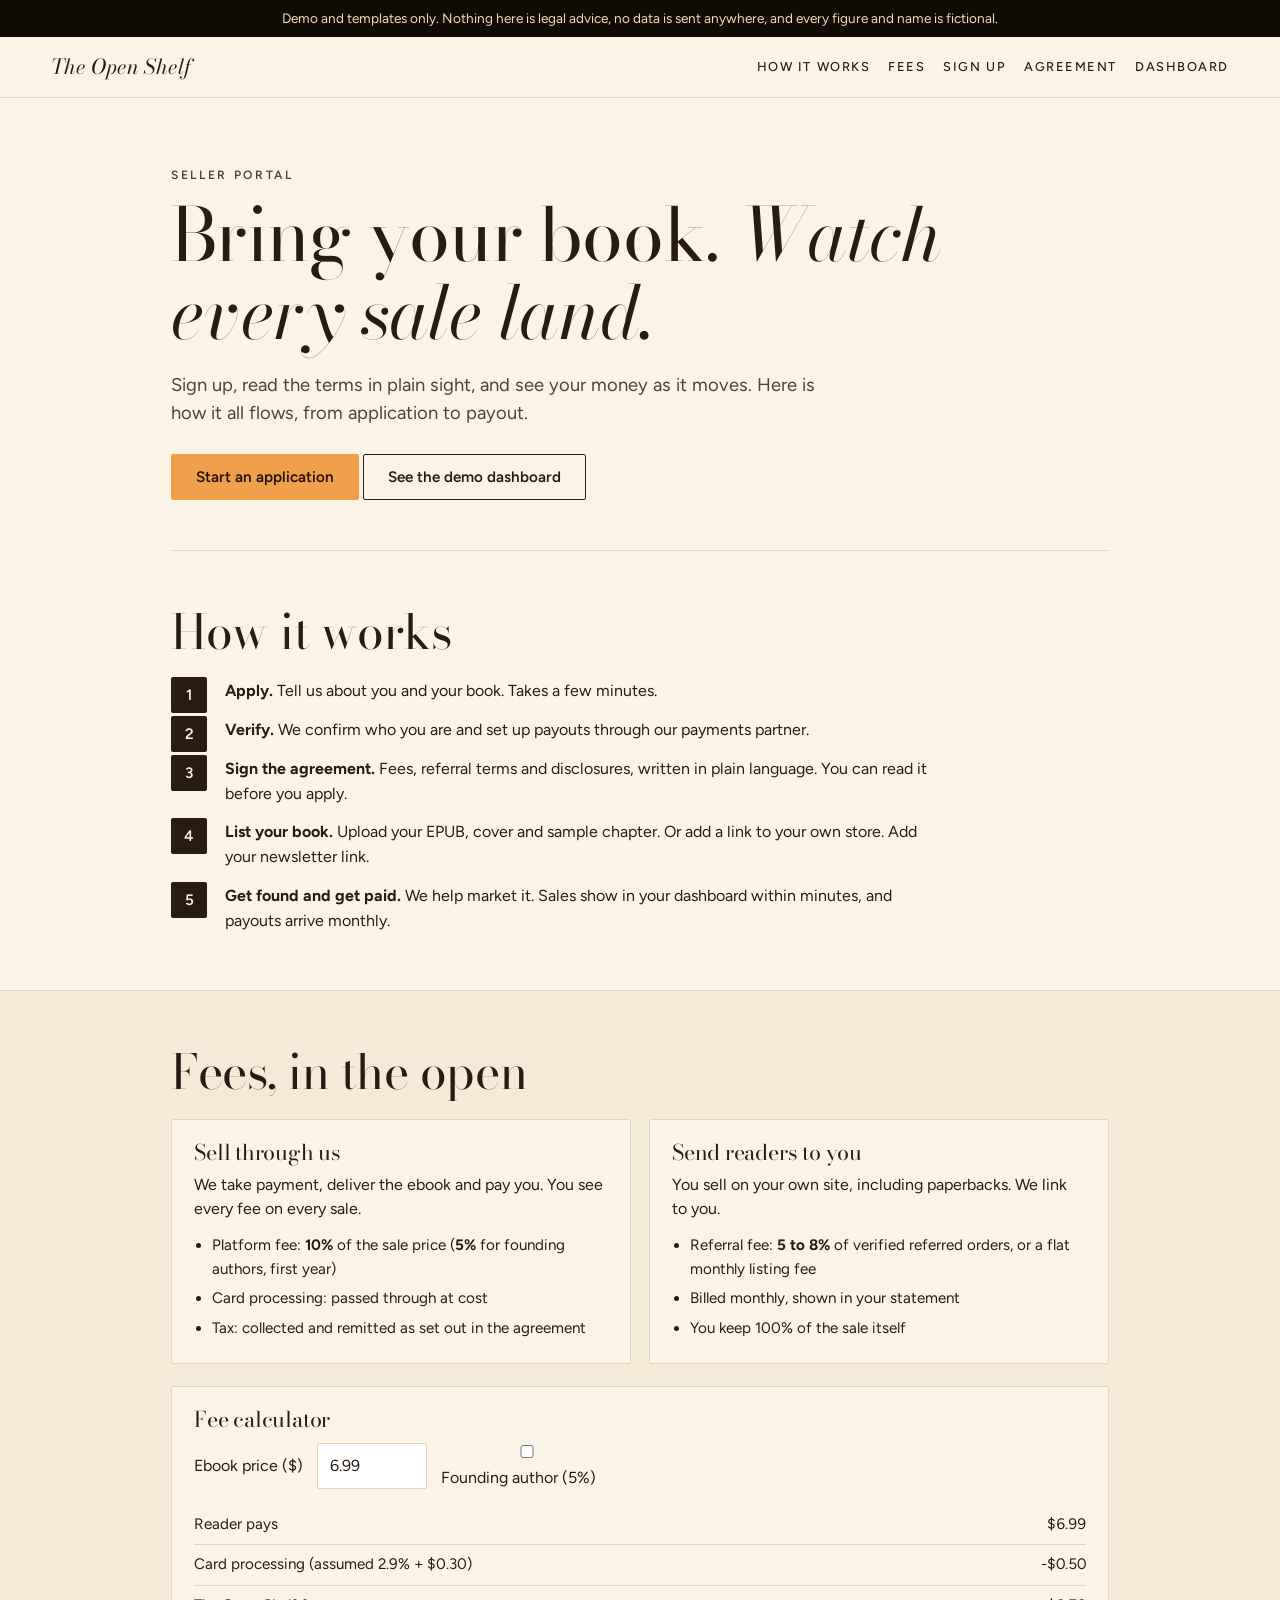
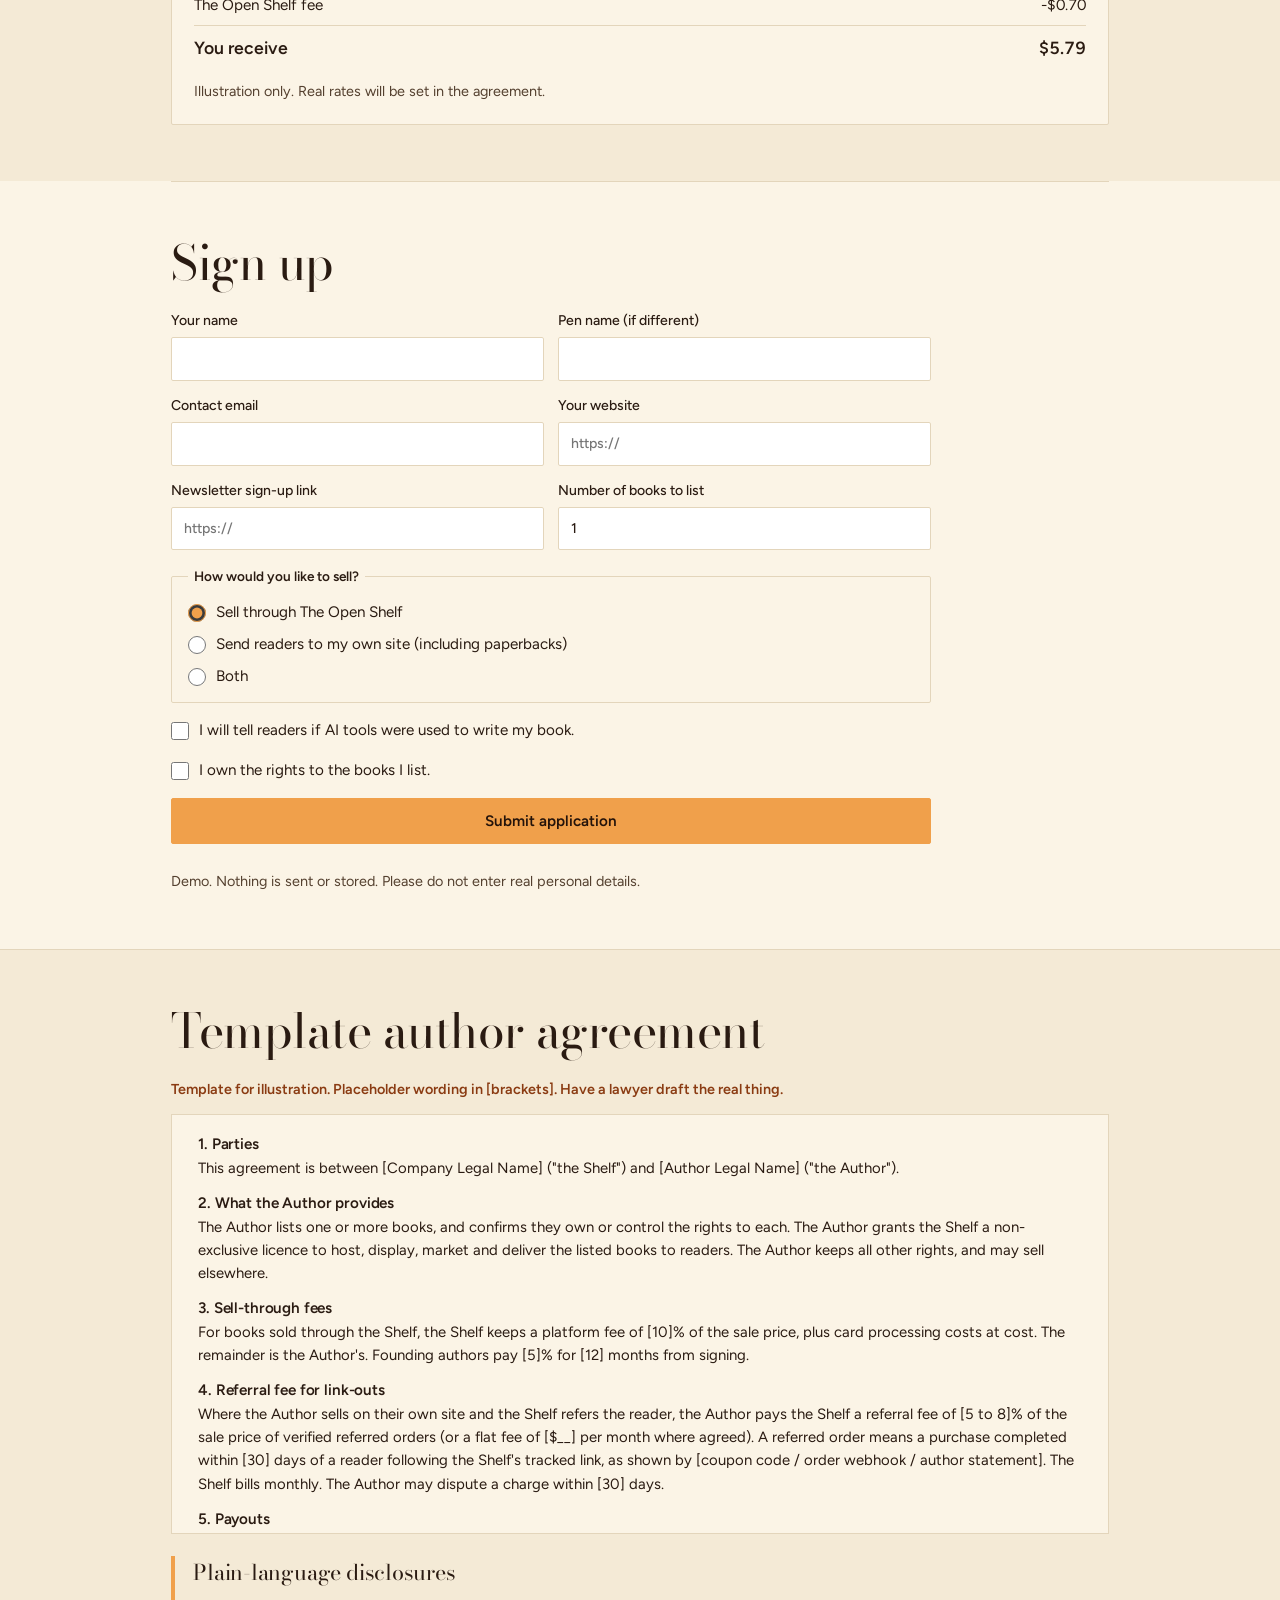
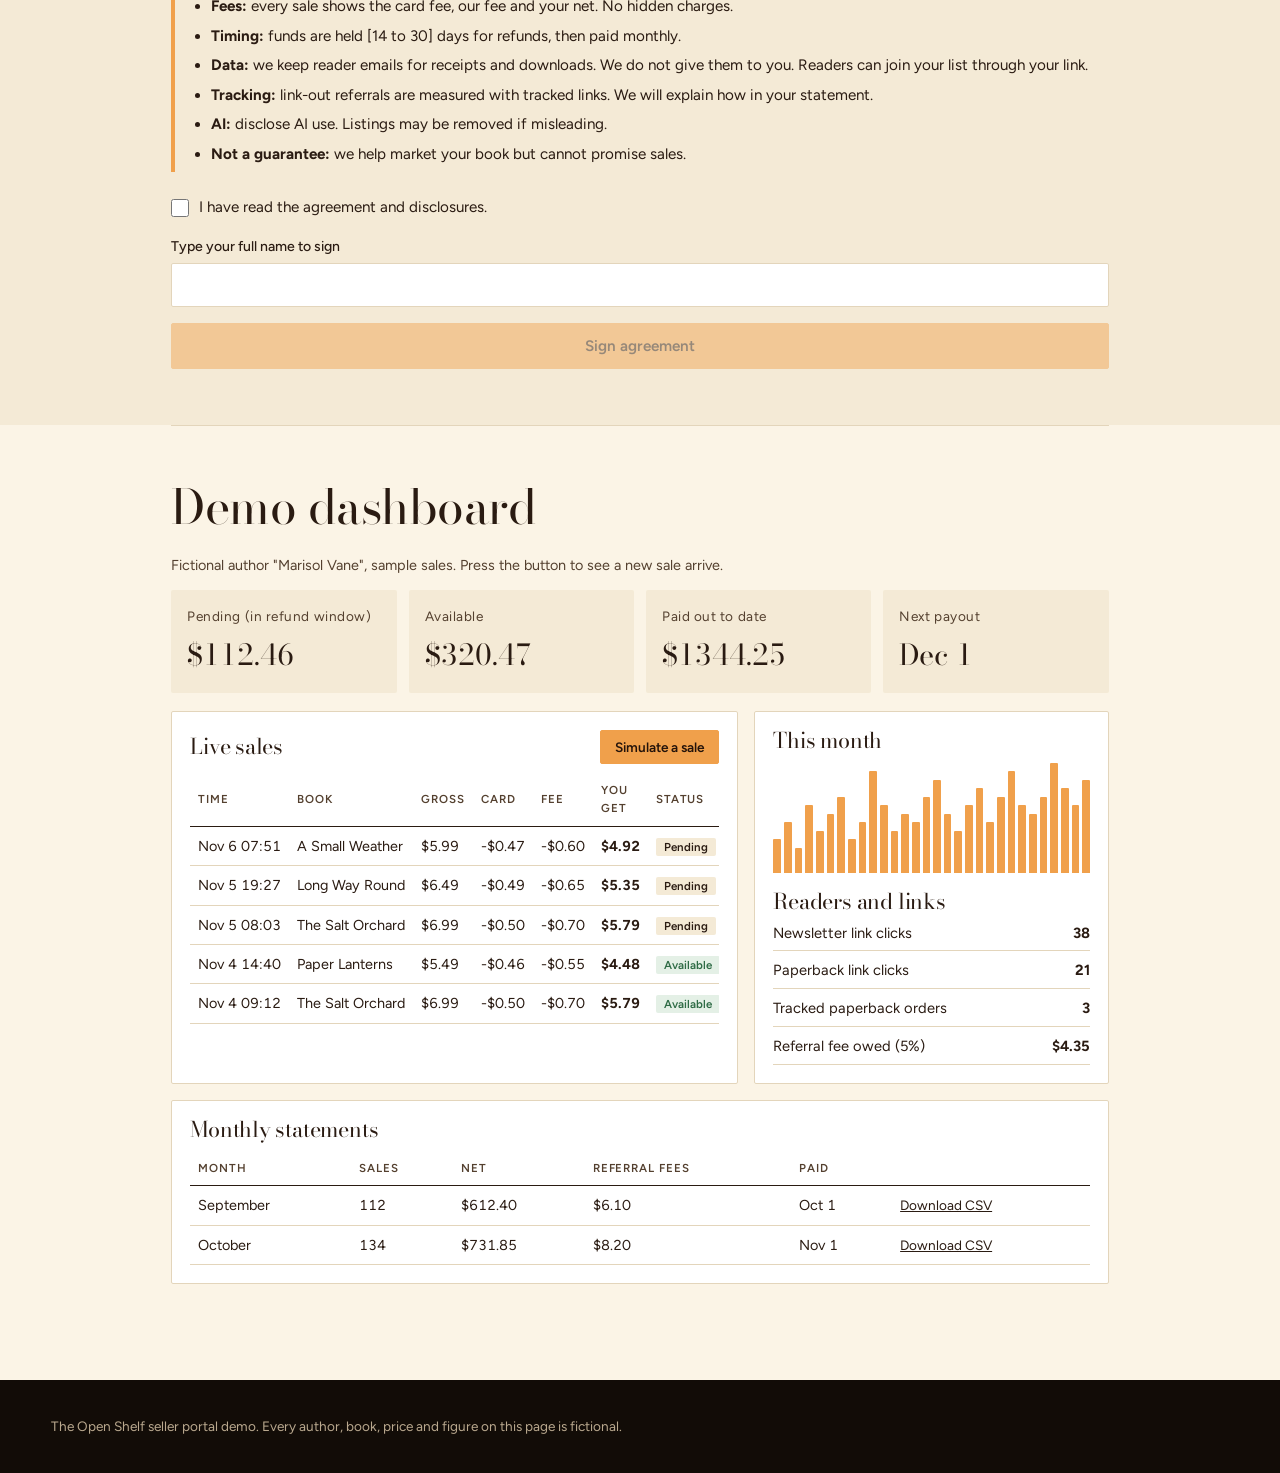
==== docs/sellers.html @ e14d398a "Move site to docs for GitHub Pages Co-Authored-By: Claude Sonnet 5.5 <noreply@anthropic.com>" ====
<!doctype html>
<html lang="en">
<head>
<meta charset="utf-8">
<meta name="viewport" content="width=device-width, initial-scale=1">
<title>Seller Portal · The Open Shelf</title>
<meta name="description" content="Sign up, read the template agreement and disclosures, and see a demo seller dashboard for The Open Shelf.">
<link rel="preconnect" href="https://fonts.googleapis.com">
<link rel="preconnect" href="https://fonts.gstatic.com" crossorigin>
<link rel="stylesheet" href="https://fonts.googleapis.com/css2?family=Bodoni+Moda:ital,opsz,wght@0,6..96,400;0,6..96,600;1,6..96,400&family=Figtree:wght@400;500;600&display=swap">
<link rel="stylesheet" href="sellers.css?v=2">
</head>
<body>
<div class="banner" role="note">Demo and templates only. Nothing here is legal advice, no data is sent anywhere, and every figure and name is fictional.</div>

<header class="bar">
  <a class="mark" href="index.html">The Open Shelf</a>
  <nav aria-label="Seller portal">
    <a href="#how">How it works</a><a href="#fees">Fees</a><a href="#signup">Sign up</a><a href="#agreement">Agreement</a><a href="#dashboard">Dashboard</a>
  </nav>
</header>

<main>
<section class="hero">
  <p class="eyebrow">Seller portal</p>
  <h1>Bring your book. <em>Watch every sale land.</em></h1>
  <p class="lede">Sign up, read the terms in plain sight, and see your money as it moves. Here is how it all flows, from application to payout.</p>
  <a class="btn sun" href="#signup">Start an application</a> <a class="btn line" href="#dashboard">See the demo dashboard</a>
</section>

<section id="how" class="block">
  <h2>How it works</h2>
  <ol class="steps">
    <li><b>Apply.</b> Tell us about you and your book. Takes a few minutes.</li>
    <li><b>Verify.</b> We confirm who you are and set up payouts through our payments partner.</li>
    <li><b>Sign the agreement.</b> Fees, referral terms and disclosures, written in plain language. You can read it before you apply.</li>
    <li><b>List your book.</b> Upload your EPUB, cover and sample chapter. Or add a link to your own store. Add your newsletter link.</li>
    <li><b>Get found and get paid.</b> We help market it. Sales show in your dashboard within minutes, and payouts arrive monthly.</li>
  </ol>
</section>

<section id="fees" class="block alt">
  <h2>Fees, in the open</h2>
  <div class="two">
    <article class="card"><h3>Sell through us</h3><p>We take payment, deliver the ebook and pay you. You see every fee on every sale.</p>
      <ul><li>Platform fee: <b>10%</b> of the sale price (<b>5%</b> for founding authors, first year)</li><li>Card processing: passed through at cost</li><li>Tax: collected and remitted as set out in the agreement</li></ul></article>
    <article class="card"><h3>Send readers to you</h3><p>You sell on your own site, including paperbacks. We link to you.</p>
      <ul><li>Referral fee: <b>5 to 8%</b> of verified referred orders, or a flat monthly listing fee</li><li>Billed monthly, shown in your statement</li><li>You keep 100% of the sale itself</li></ul></article>
  </div>
  <div class="calc card" aria-labelledby="calcT">
    <h3 id="calcT">Fee calculator</h3>
    <div class="calc-row">
      <label for="price">Ebook price ($)</label><input id="price" type="number" min="0.99" step="0.5" value="6.99">
      <label class="chk"><input id="founding" type="checkbox"> Founding author (5%)</label>
    </div>
    <table class="split-table" aria-live="polite">
      <tr><th>Reader pays</th><td id="cGross"></td></tr>
      <tr><th>Card processing (assumed 2.9% + $0.30)</th><td id="cCard"></td></tr>
      <tr><th>The Open Shelf fee</th><td id="cFee"></td></tr>
      <tr class="net"><th>You receive</th><td id="cNet"></td></tr>
    </table>
    <p class="fine">Illustration only. Real rates will be set in the agreement.</p>
  </div>
</section>

<section id="signup" class="block">
  <h2>Sign up</h2>
  <form id="signupForm" class="form" novalidate>
    <div class="grid">
      <label>Your name<input name="name" required autocomplete="off"></label>
      <label>Pen name (if different)<input name="pen" autocomplete="off"></label>
      <label>Contact email<input name="email" type="email" required autocomplete="off"></label>
      <label>Your website<input name="site" type="url" placeholder="https://" autocomplete="off"></label>
      <label>Newsletter sign-up link<input name="news" type="url" placeholder="https://" autocomplete="off"></label>
      <label>Number of books to list<input name="n" type="number" min="1" value="1"></label>
    </div>
    <fieldset><legend>How would you like to sell?</legend>
      <label class="chk"><input type="radio" name="model" value="through" checked> Sell through The Open Shelf</label>
      <label class="chk"><input type="radio" name="model" value="link"> Send readers to my own site (including paperbacks)</label>
      <label class="chk"><input type="radio" name="model" value="both"> Both</label>
    </fieldset>
    <label class="chk"><input type="checkbox" name="ai"> I will tell readers if AI tools were used to write my book.</label>
    <label class="chk"><input type="checkbox" name="rights" required> I own the rights to the books I list.</label>
    <button class="btn sun" type="submit">Submit application</button>
    <p class="fine">Demo. Nothing is sent or stored. Please do not enter real personal details.</p>
    <p id="signupMsg" class="ok" role="status" hidden></p>
  </form>
</section>

<section id="agreement" class="block alt">
  <h2>Template author agreement</h2>
  <p class="fine strong">Template for illustration. Placeholder wording in [brackets]. Have a lawyer draft the real thing.</p>
  <div class="doc" tabindex="0" aria-label="Template author agreement">
    <h3>1. Parties</h3><p>This agreement is between [Company Legal Name] ("the Shelf") and [Author Legal Name] ("the Author").</p>
    <h3>2. What the Author provides</h3><p>The Author lists one or more books, and confirms they own or control the rights to each. The Author grants the Shelf a non-exclusive licence to host, display, market and deliver the listed books to readers. The Author keeps all other rights, and may sell elsewhere.</p>
    <h3>3. Sell-through fees</h3><p>For books sold through the Shelf, the Shelf keeps a platform fee of [10]% of the sale price, plus card processing costs at cost. The remainder is the Author's. Founding authors pay [5]% for [12] months from signing.</p>
    <h3>4. Referral fee for link-outs</h3><p>Where the Author sells on their own site and the Shelf refers the reader, the Author pays the Shelf a referral fee of [5 to 8]% of the sale price of verified referred orders (or a flat fee of [$__] per month where agreed). A referred order means a purchase completed within [30] days of a reader following the Shelf's tracked link, as shown by [coupon code / order webhook / author statement]. The Shelf bills monthly. The Author may dispute a charge within [30] days.</p>
    <h3>5. Payouts</h3><p>Sale proceeds are held for [14 to 30] days for refunds, then become available. Payouts are made monthly once the available balance reaches [$__], through the Shelf's payments partner. The Author must complete identity and tax verification before the first payout.</p>
    <h3>6. Refunds and chargebacks</h3><p>If a sale is refunded or reversed, the amount is deducted from the Author's balance. Refund policy for readers: [state policy].</p>
    <h3>7. Taxes</h3><p>[The Shelf collects and remits sales tax and VAT on sales it makes as seller / a merchant of record does so.] The Author is responsible for their own income tax and will provide the tax forms requested.</p>
    <h3>8. Reader ownership</h3><p>Readers who buy through the Shelf receive a DRM-free copy and may re-download it from their library without time limit. The Author agrees this right survives termination of this agreement for copies already sold.</p>
    <h3>9. Reader data and newsletters</h3><p>The Shelf does not share reader email addresses with the Author. The Shelf will show the Author's newsletter sign-up link to every buyer; readers join on the Author's own page. The Shelf may email readers its own news if they opted in. The Author will handle any list they build under applicable law.</p>
    <h3>10. Content and AI disclosure</h3><p>The Author will not list unlawful, infringing or deceptive material, and will disclose if AI tools were used to generate the text, cover or narration. The Shelf may remove a listing that breaks these rules, after notice where reasonable.</p>
    <h3>11. Reporting</h3><p>The Shelf provides a seller dashboard showing sales, fees, refunds, balances and payouts, updated [within minutes] of each event, and a monthly statement.</p>
    <h3>12. Term and ending this agreement</h3><p>Either side may end this agreement on [30] days' written notice. Money owed is settled within [60] days.</p>
    <h3>13. Liability and law</h3><p>[Liability limits.] This agreement is governed by the laws of [jurisdiction].</p>
  </div>

  <div class="disc">
    <h3>Plain-language disclosures</h3>
    <ul>
      <li><b>Fees:</b> every sale shows the card fee, our fee and your net. No hidden charges.</li>
      <li><b>Timing:</b> funds are held [14 to 30] days for refunds, then paid monthly.</li>
      <li><b>Data:</b> we keep reader emails for receipts and downloads. We do not give them to you. Readers can join your list through your link.</li>
      <li><b>Tracking:</b> link-out referrals are measured with tracked links. We will explain how in your statement.</li>
      <li><b>AI:</b> disclose AI use. Listings may be removed if misleading.</li>
      <li><b>Not a guarantee:</b> we help market your book but cannot promise sales.</li>
    </ul>
  </div>

  <form id="signForm" class="form sign">
    <label class="chk"><input type="checkbox" id="agreeChk"> I have read the agreement and disclosures.</label>
    <label>Type your full name to sign<input id="sigName" autocomplete="off"></label>
    <button class="btn sun" id="signBtn" type="submit" disabled>Sign agreement</button>
    <p id="signMsg" class="ok" role="status" hidden></p>
  </form>
</section>

<section id="dashboard" class="block">
  <h2>Demo dashboard</h2>
  <p class="fine">Fictional author "Marisol Vane", sample sales. Press the button to see a new sale arrive.</p>
  <div class="cards">
    <div class="stat"><span>Pending (in refund window)</span><b id="sPend">$0.00</b></div>
    <div class="stat"><span>Available</span><b id="sAvail">$0.00</b></div>
    <div class="stat"><span>Paid out to date</span><b id="sPaid">$0.00</b></div>
    <div class="stat"><span>Next payout</span><b>Dec 1</b></div>
  </div>

  <div class="dash-grid">
    <div class="panel">
      <div class="panel-h"><h3>Live sales</h3><button class="btn sun small" id="simSale" type="button">Simulate a sale</button></div>
      <div class="tablewrap"><table class="sales"><thead><tr><th>Time</th><th>Book</th><th>Gross</th><th>Card</th><th>Fee</th><th>You get</th><th>Status</th></tr></thead><tbody id="salesBody"></tbody></table></div>
    </div>
    <div class="panel">
      <h3>This month</h3>
      <div class="bars" id="bars" role="img" aria-label="Sales per day this month, sample data"></div>
      <h3 class="mt">Readers and links</h3>
      <ul class="kv">
        <li><span>Newsletter link clicks</span><b id="kNews">0</b></li>
        <li><span>Paperback link clicks</span><b id="kPaper">0</b></li>
        <li><span>Tracked paperback orders</span><b>3</b></li>
        <li><span>Referral fee owed (5%)</span><b>$4.35</b></li>
      </ul>
    </div>
  </div>

  <div class="panel">
    <div class="panel-h"><h3>Monthly statements</h3></div>
    <table class="sales"><thead><tr><th>Month</th><th>Sales</th><th>Net</th><th>Referral fees</th><th>Paid</th><th></th></tr></thead>
      <tbody>
        <tr><td>September</td><td>112</td><td>$612.40</td><td>$6.10</td><td>Oct 1</td><td><button class="link" data-csv="Sep">Download CSV</button></td></tr>
        <tr><td>October</td><td>134</td><td>$731.85</td><td>$8.20</td><td>Nov 1</td><td><button class="link" data-csv="Oct">Download CSV</button></td></tr>
      </tbody></table>
  </div>
</section>
</main>

<footer><p>The Open Shelf seller portal demo. Every author, book, price and figure on this page is fictional.</p></footer>
<script src="sellers.js?v=1"></script>
</body>
</html>
---- docs/sellers.css ----
:root{--ink:#2A1B12;--ink-2:#54402F;--paper:#FBF4E6;--cream:#F4EAD6;--line:#E3D5BB;--sun:#F0A04B;--sun-ink:#24130A;--night:#120C07;--ok:#2E6B45;
  --display:"Bodoni Moda","Didot",Georgia,serif;--text:"Figtree",system-ui,sans-serif}
*{box-sizing:border-box;margin:0;padding:0}
html{scroll-behavior:smooth;scroll-padding-top:70px}
body{font-family:var(--text);color:var(--ink);background:var(--paper);line-height:1.55;-webkit-font-smoothing:antialiased}
a{color:inherit}
h1,h2,h3{font-family:var(--display);font-weight:400;letter-spacing:-.01em;line-height:1.05}
h1{font-size:clamp(2.4rem,6vw,4.6rem)} h2{font-size:clamp(1.9rem,4vw,3rem);margin-bottom:22px} h3{font-size:1.35rem;margin-bottom:8px}
em{font-style:italic}
.banner{background:var(--night);color:#F0D9B8;text-align:center;font-size:.85rem;padding:8px 16px}
.bar{position:sticky;top:0;z-index:20;display:flex;justify-content:space-between;align-items:center;gap:16px;flex-wrap:wrap;padding:14px max(18px,4vw);background:rgba(251,244,230,.94);border-bottom:1px solid var(--line)}
.mark{font-family:var(--display);font-style:italic;font-size:1.3rem;text-decoration:none}
.bar nav{display:flex;gap:18px;flex-wrap:wrap}
.bar nav a{font-size:.8rem;font-weight:500;letter-spacing:.12em;text-transform:uppercase;text-decoration:none;padding:4px 0;border-bottom:1.5px solid transparent}
.bar nav a:hover{border-color:var(--ink)}
main{max-width:1040px;margin:0 auto;padding:0 max(18px,4vw)}
.hero{padding:70px 0 50px}
.eyebrow{font:600 .75rem var(--text);letter-spacing:.22em;text-transform:uppercase;color:var(--ink-2);margin-bottom:14px}
.lede{max-width:56ch;margin:20px 0 26px;font-size:1.15rem;color:var(--ink-2)}
.block{padding:56px 0;border-top:1px solid var(--line)}
.block.alt{background:var(--cream);margin:0 calc(50% - 50vw);padding-left:calc(50vw - 50%);padding-right:calc(50vw - 50%)}
.block.alt>*{max-width:1040px}
.btn{display:inline-block;font:600 .95rem var(--text);padding:13px 24px;border-radius:2px;text-decoration:none;cursor:pointer;border:1.5px solid var(--ink);background:transparent;color:var(--ink);transition:transform .2s}
.btn.sun{background:var(--sun);border-color:var(--sun);color:var(--sun-ink)}
.btn:hover:not(:disabled){transform:translateY(-2px)}
.btn:disabled{opacity:.45;cursor:not-allowed}
.btn.small{padding:8px 14px;font-size:.85rem}
.btn:focus-visible,a:focus-visible,button:focus-visible,input:focus-visible,.doc:focus-visible{outline:3px solid var(--sun);outline-offset:3px}
.steps{list-style:none;counter-reset:s;display:grid;gap:14px;max-width:760px}
.steps li{counter-increment:s;padding-left:54px;position:relative}
.steps li::before{content:counter(s);position:absolute;left:0;top:-2px;width:36px;height:36px;display:grid;place-items:center;background:var(--ink);color:var(--paper);font:600 .95rem var(--text);border-radius:2px}
.two{display:grid;grid-template-columns:1fr 1fr;gap:18px;margin-bottom:22px}
.card{background:var(--paper);border:1px solid var(--line);padding:22px;border-radius:2px}
.card ul{margin:12px 0 0 18px;display:grid;gap:6px;font-size:.95rem}
.calc-row{display:flex;gap:14px;align-items:center;flex-wrap:wrap;margin:10px 0 14px}
.calc input[type=number]{width:110px}
input,select{font:inherit;padding:10px 12px;border:1.5px solid var(--line);background:#fff;border-radius:2px;color:var(--ink);width:100%}
.split-table{width:100%;border-collapse:collapse;font-size:.95rem}
.split-table th,.split-table td{padding:8px 0;border-bottom:1px solid var(--line);text-align:left;font-weight:400}
.split-table td{text-align:right;font-variant-numeric:tabular-nums}
.split-table .net th,.split-table .net td{font-weight:600;font-size:1.1rem;border-bottom:0}
.fine{font-size:.9rem;color:var(--ink-2);margin-top:10px}.fine.strong{color:#8A3B12;font-weight:600}
.form{display:grid;gap:16px;max-width:760px}
.grid{display:grid;grid-template-columns:1fr 1fr;gap:14px}
.form label{display:grid;gap:5px;font-size:.88rem;font-weight:500}
.form label.chk{display:flex;gap:10px;align-items:flex-start;font-weight:400;font-size:.95rem}
.form label.chk input{width:18px;height:18px;margin-top:3px;accent-color:var(--sun)}
fieldset{border:1.5px solid var(--line);padding:14px 16px;display:grid;gap:8px;border-radius:2px} legend{font-size:.85rem;font-weight:600;padding:0 6px}
.ok{background:#E4F0E6;color:var(--ok);padding:10px 12px;font-weight:500;font-size:.92rem}
.doc{background:var(--paper);border:1px solid var(--line);padding:22px 26px;max-height:420px;overflow:auto;font-size:.93rem;margin:14px 0 22px;max-width:820px}
.doc h3{font-family:var(--text);font-weight:600;font-size:.95rem;margin:16px 0 4px}.doc h3:first-child{margin-top:0}
.disc{max-width:820px;border-left:4px solid var(--sun);padding:6px 0 6px 18px;margin-bottom:24px}
.disc ul{margin:10px 0 0 18px;display:grid;gap:6px;font-size:.95rem}
.cards{display:grid;grid-template-columns:repeat(4,1fr);gap:12px;margin:14px 0 18px}
.stat{background:var(--cream);padding:16px;border-radius:2px;display:grid;gap:6px}
.stat span{font-size:.85rem;color:var(--ink-2);letter-spacing:.04em}
.stat b{font:400 1.8rem var(--display);font-variant-numeric:tabular-nums}
.dash-grid{display:grid;grid-template-columns:1.6fr 1fr;gap:16px;margin-bottom:16px}
.panel{background:#fff;border:1px solid var(--line);padding:18px;border-radius:2px;min-width:0}
.panel-h{display:flex;justify-content:space-between;align-items:center;gap:10px;margin-bottom:10px}.panel-h h3{margin:0}
.tablewrap{overflow:auto;max-height:340px}
.sales{width:100%;border-collapse:collapse;font-size:.85rem;font-variant-numeric:tabular-nums}
.sales th{text-align:left;font-weight:600;font-size:.72rem;letter-spacing:.08em;text-transform:uppercase;color:var(--ink-2);padding:8px 8px;border-bottom:1.5px solid var(--ink);position:sticky;top:0;background:#fff}
.sales td{font-size:.9rem;padding:8px;border-bottom:1px solid var(--line);white-space:nowrap}
.sales tr.new{animation:flash 2.2s ease-out}
@keyframes flash{from{background:#FFE7BF}to{background:transparent}}
.tag{font-size:.72rem;font-weight:600;padding:2px 8px;border-radius:2px;background:var(--cream)}
.tag.avail{background:#E4F0E6;color:var(--ok)}
.bars{display:flex;align-items:flex-end;gap:3px;height:110px;margin:10px 0}
.bars i{flex:1;background:var(--sun);min-height:3px;border-radius:1px 1px 0 0}
.mt{margin-top:18px}
.kv{list-style:none;display:grid;gap:8px;font-size:.92rem}
.kv li{display:flex;justify-content:space-between;border-bottom:1px solid var(--line);padding-bottom:6px}
.link{background:none;border:0;color:var(--ink);text-decoration:underline;cursor:pointer;font:inherit;font-size:.85rem}
footer{padding:36px max(18px,4vw);background:var(--night);color:#B9A88E;font-size:.85rem;margin-top:40px}
@media (max-width:760px){.two,.grid,.dash-grid{grid-template-columns:1fr}.cards{grid-template-columns:1fr 1fr}.bar nav{gap:12px}}
@media (prefers-reduced-motion:reduce){html{scroll-behavior:auto}.sales tr.new{animation:none}.btn{transition:none}}
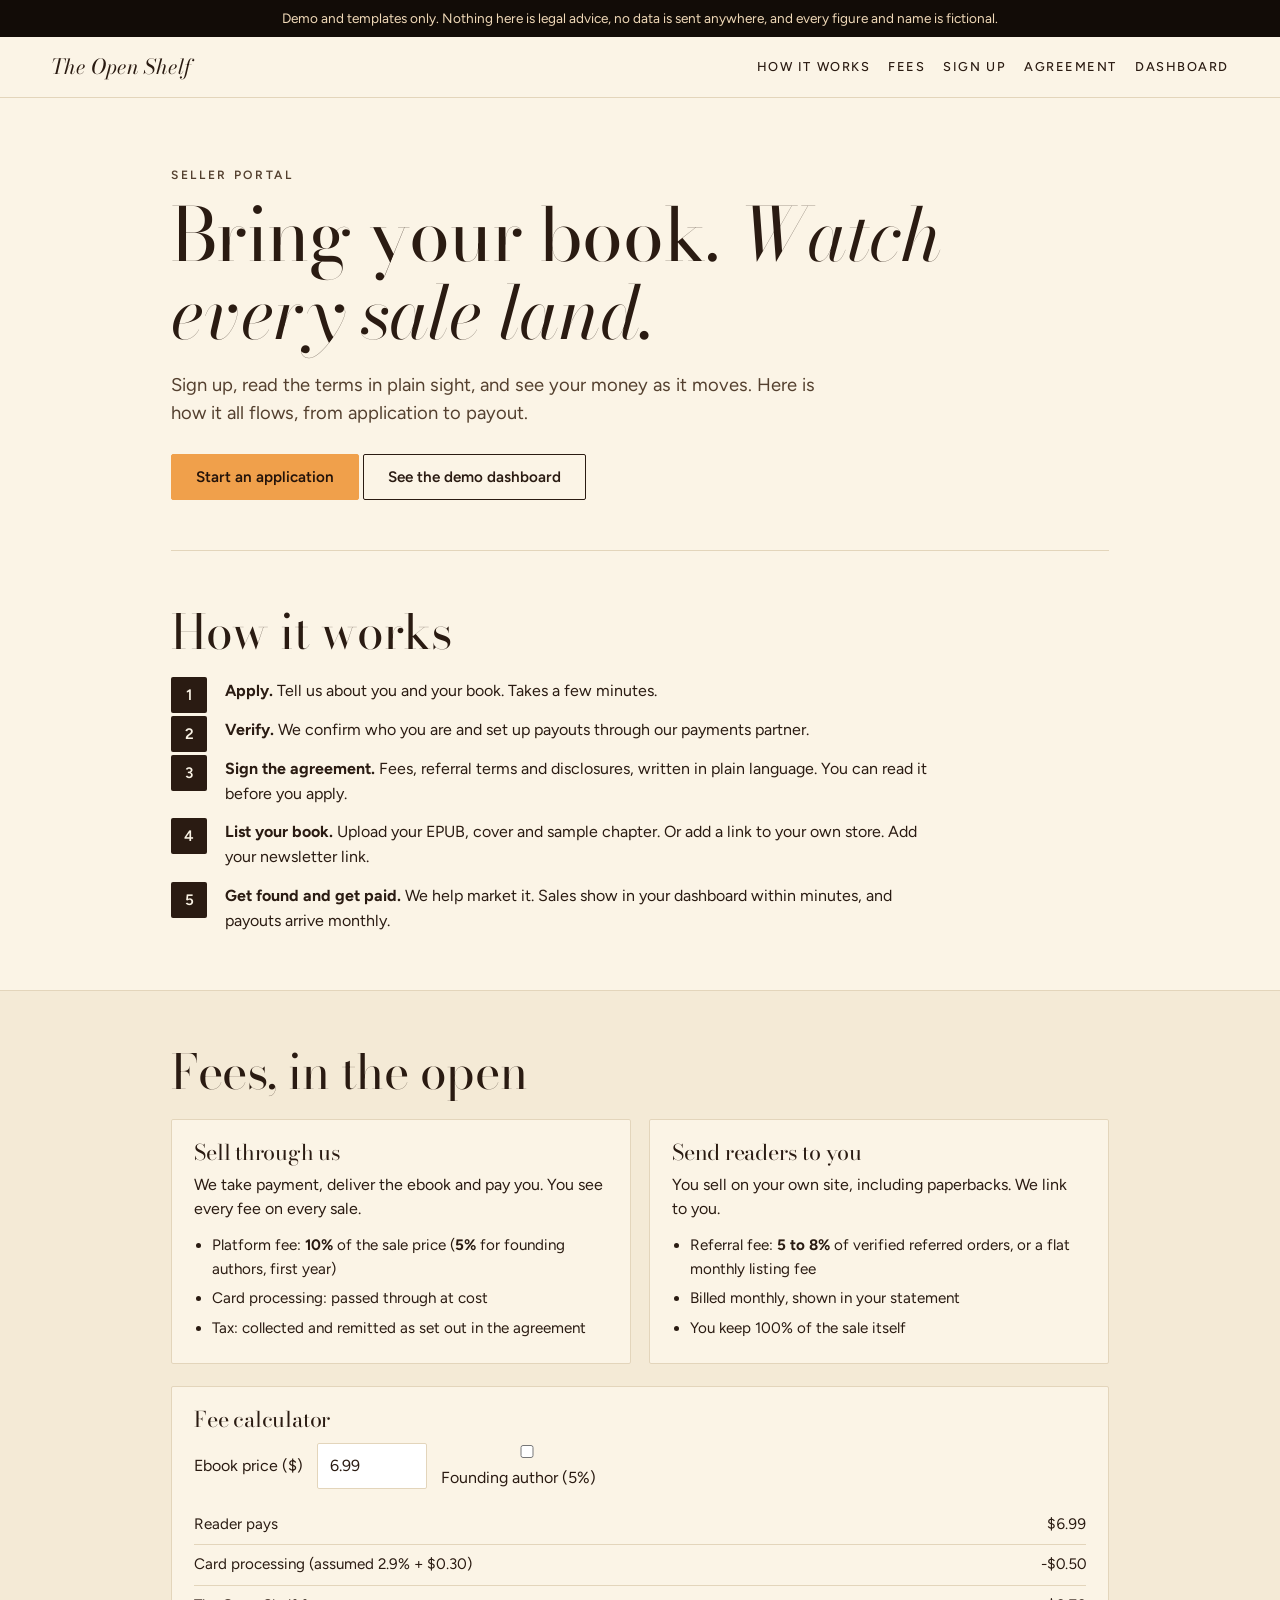
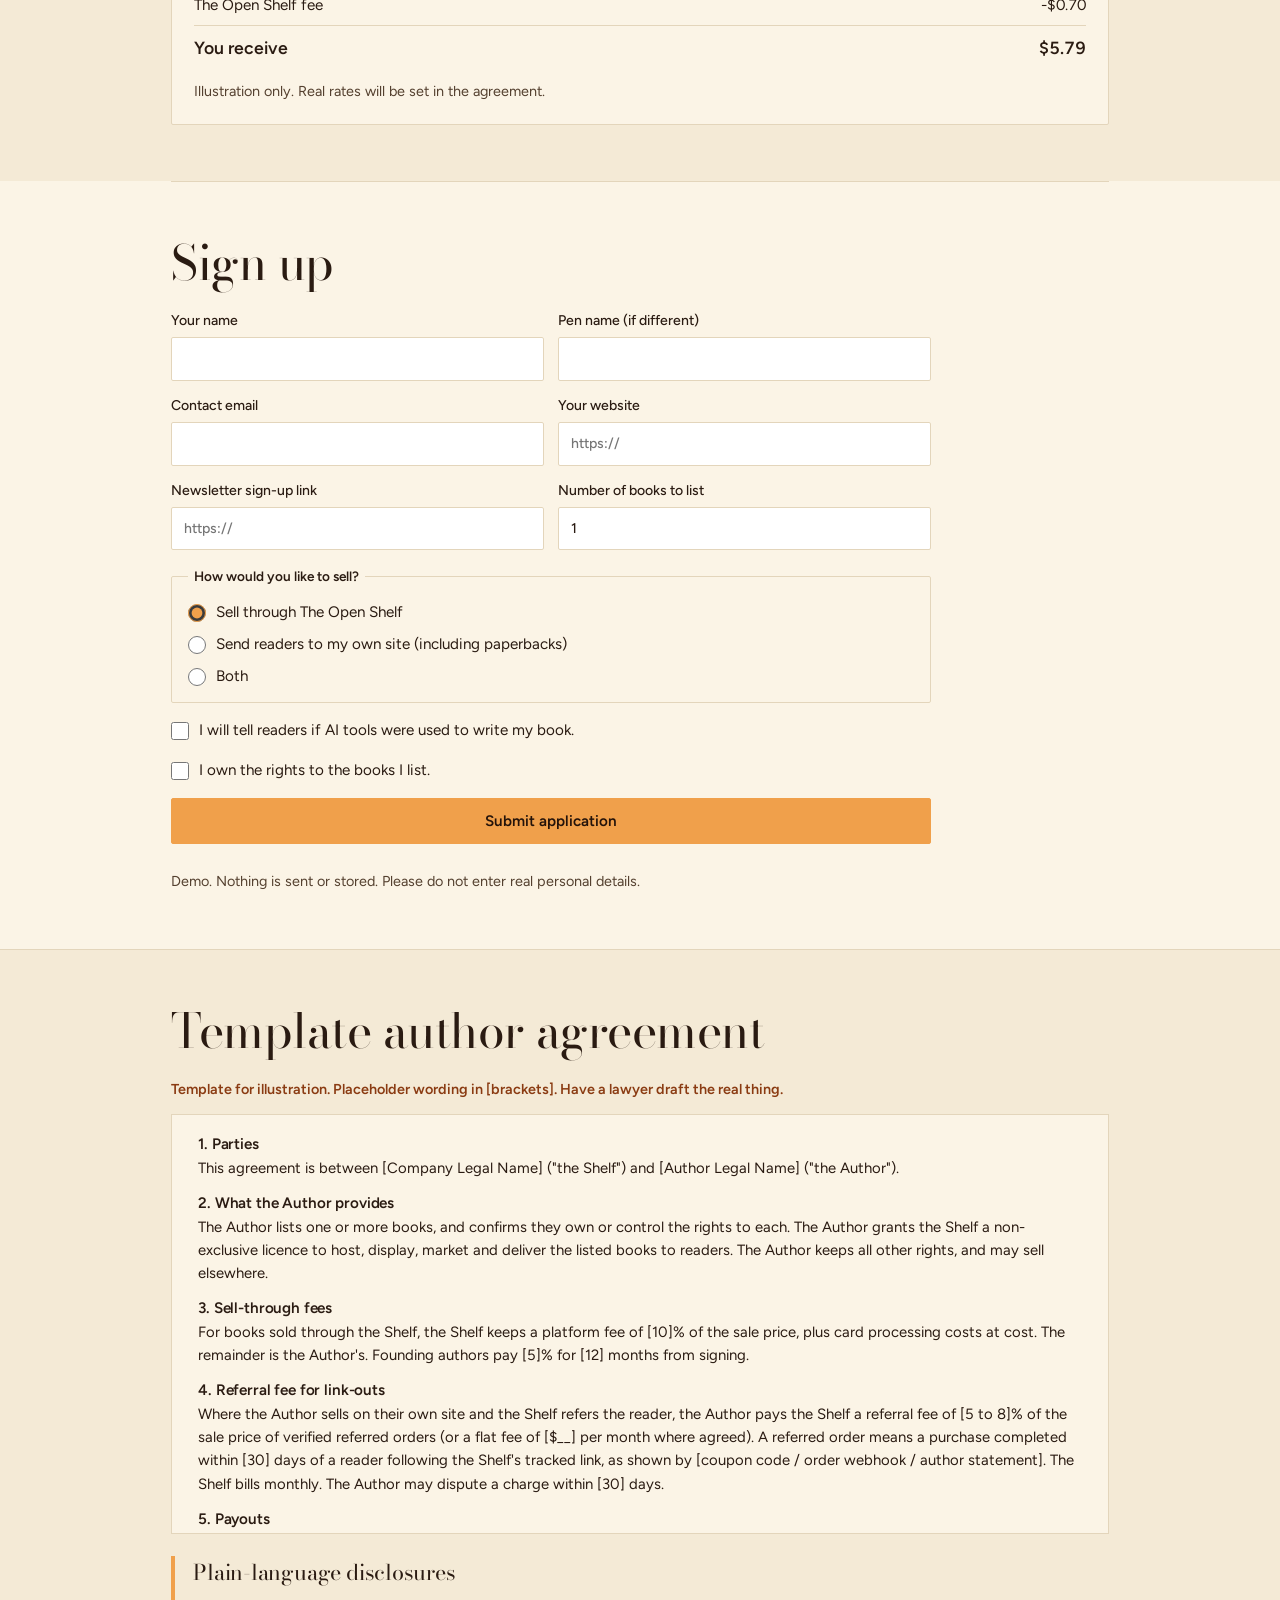
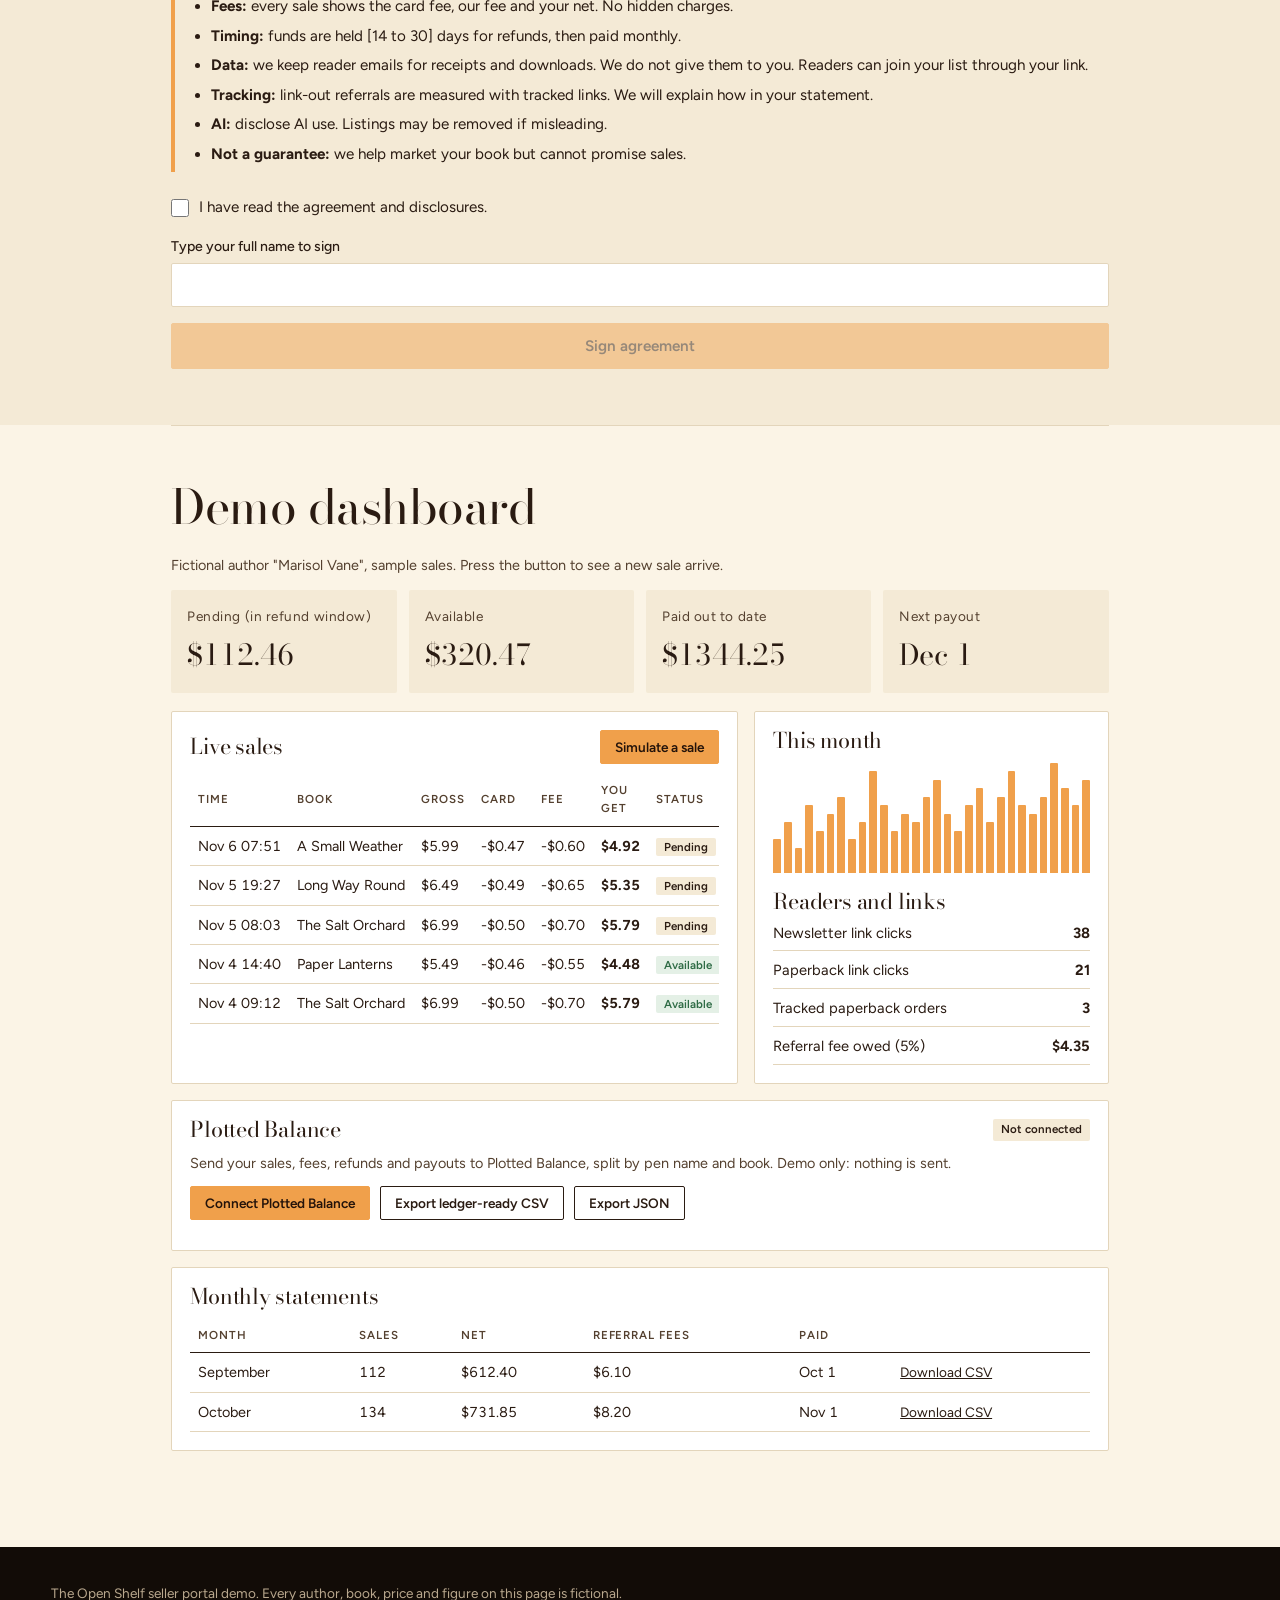
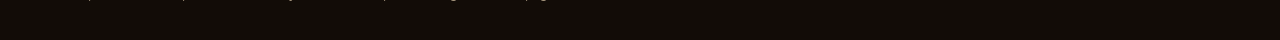
==== commit 46c4032f: "Add Plotted Balance integration spec and demo connect/export panel Co-Authored-By: Claude Sonnet 5.5" ====
--- a/docs/sellers.html
+++ b/docs/sellers.html
@@ -8,7 +8,7 @@
 <link rel="preconnect" href="https://fonts.googleapis.com">
 <link rel="preconnect" href="https://fonts.gstatic.com" crossorigin>
 <link rel="stylesheet" href="https://fonts.googleapis.com/css2?family=Bodoni+Moda:ital,opsz,wght@0,6..96,400;0,6..96,600;1,6..96,400&family=Figtree:wght@400;500;600&display=swap">
-<link rel="stylesheet" href="sellers.css?v=2">
+<link rel="stylesheet" href="sellers.css?v=3">
 </head>
 <body>
 <div class="banner" role="note">Demo and templates only. Nothing here is legal advice, no data is sent anywhere, and every figure and name is fictional.</div>
@@ -154,6 +154,17 @@
     </div>
   </div>
 
+  <div class="panel pb">
+    <div class="panel-h"><h3>Plotted Balance</h3><span class="tag" id="pbTag">Not connected</span></div>
+    <p class="fine">Send your sales, fees, refunds and payouts to Plotted Balance, split by pen name and book. Demo only: nothing is sent.</p>
+    <div class="pb-actions">
+      <button class="btn sun small" id="pbConnect" type="button">Connect Plotted Balance</button>
+      <button class="btn line small" id="pbCsv" type="button">Export ledger-ready CSV</button>
+      <button class="btn line small" id="pbJson" type="button">Export JSON</button>
+    </div>
+    <ul class="pb-log" id="pbLog" aria-live="polite"></ul>
+  </div>
+
   <div class="panel">
     <div class="panel-h"><h3>Monthly statements</h3></div>
     <table class="sales"><thead><tr><th>Month</th><th>Sales</th><th>Net</th><th>Referral fees</th><th>Paid</th><th></th></tr></thead>
@@ -166,6 +177,6 @@
 </main>
 
 <footer><p>The Open Shelf seller portal demo. Every author, book, price and figure on this page is fictional.</p></footer>
-<script src="sellers.js?v=1"></script>
+<script src="sellers.js?v=2"></script>
 </body>
 </html>
--- a/docs/sellers.css
+++ b/docs/sellers.css
@@ -75,3 +75,8 @@
 footer{padding:36px max(18px,4vw);background:var(--night);color:#B9A88E;font-size:.85rem;margin-top:40px}
 @media (max-width:760px){.two,.grid,.dash-grid{grid-template-columns:1fr}.cards{grid-template-columns:1fr 1fr}.bar nav{gap:12px}}
 @media (prefers-reduced-motion:reduce){html{scroll-behavior:auto}.sales tr.new{animation:none}.btn{transition:none}}
+.panel.pb{margin-bottom:16px}
+.pb-actions{display:flex;gap:10px;flex-wrap:wrap;margin:12px 0}
+.btn.line.small{border-color:var(--ink)}
+.pb-log{list-style:none;display:grid;gap:4px;font:.82rem ui-monospace,Menlo,monospace;color:var(--ink-2);max-height:120px;overflow:auto}
+.tag.on{background:#E4F0E6;color:var(--ok)}
